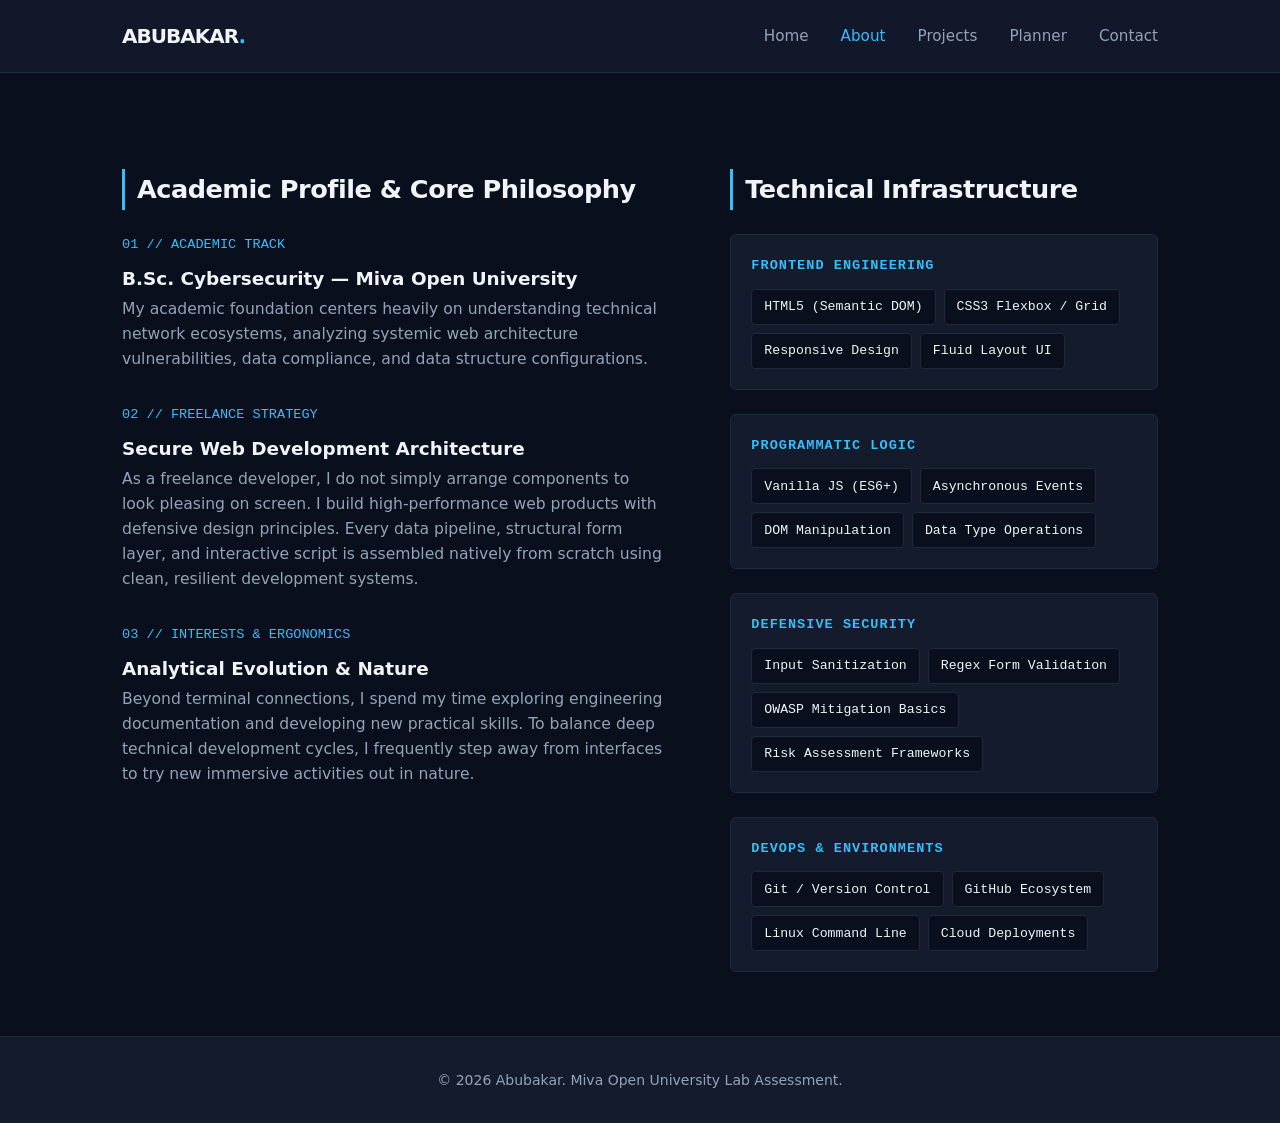
==== about.html @ 16ed8a23 "Deploy production security portfolio architecture" ====
<!DOCTYPE html>
<html lang="en">
<head>
    <meta charset="UTF-8">
    <meta name="viewport" content="width=device-width, initial-scale=1.0">
    <title>About | Technical Architecture & Profile</title>
    <link rel="stylesheet" href="style.css">
    <style>
        .about-grid {
            display: grid;
            grid-template-columns: 1.4fr 1.1fr;
            gap: 4rem;
            margin-top: 2rem;
        }
        .profile-section h2, .skills-section h2 {
            font-size: 1.6rem;
            margin-bottom: 1.5rem;
            letter-spacing: -0.02em;
            border-left: 3px solid var(--accent);
            padding-left: 0.75rem;
        }
        .timeline-item {
            margin-bottom: 2rem;
        }
        .timeline-item h3 {
            font-size: 1.15rem;
            color: var(--text-main);
            margin-bottom: 0.25rem;
        }
        .timeline-meta {
            font-size: 0.85rem;
            color: var(--accent);
            margin-bottom: 0.5rem;
            font-family: monospace;
            text-transform: uppercase;
        }
        .timeline-item p {
            color: var(--text-muted);
            font-size: 0.975rem;
            line-height: 1.6;
        }
        .skills-container {
            display: flex;
            flex-direction: column;
            gap: 1.5rem;
        }
        .skills-category-box {
            background-color: var(--bg-secondary);
            border: 1px solid var(--border);
            border-radius: 6px;
            padding: 1.25rem;
        }
        .skills-category-title {
            font-size: 0.85rem;
            color: var(--accent);
            text-transform: uppercase;
            font-family: monospace;
            margin-bottom: 0.75rem;
            font-weight: 600;
            letter-spacing: 1px;
        }
        .skills-grid {
            display: flex;
            flex-wrap: wrap;
            gap: 0.5rem;
        }
        .skill-tag {
            background-color: var(--bg-primary);
            border: 1px solid var(--border);
            color: var(--text-main);
            padding: 0.4rem 0.75rem;
            border-radius: 4px;
            font-size: 0.825rem;
            font-family: monospace;
            transition: var(--transition);
        }
        .skill-tag:hover {
            border-color: var(--accent);
            transform: translateY(-1px);
        }
        @media (max-width: 768px) {
            .about-grid {
                grid-template-columns: 1fr;
                gap: 2.5rem;
            }
        }
    </style>
</head>
<body>

    <header>
        <nav>
            <a href="index.html" class="logo">ABUBAKAR<span>.</span></a>
            <ul>
                <li><a href="index.html">Home</a></li>
                <li><a href="about.html" class="active">About</a></li>
                <li><a href="projects.html">Projects</a></li>
                <li><a href="planner.html">Planner</a></li>
                <li><a href="contact.html">Contact</a></li>
            </ul>
        </nav>
    </header>

    <main>
        <div class="about-grid">
            
            <section class="profile-section">
                <h2>Academic Profile & Core Philosophy</h2>
                
                <div class="timeline-item">
                    <div class="timeline-meta">01 // Academic Track</div>
                    <h3>B.Sc. Cybersecurity — Miva Open University</h3>
                    <p>My academic foundation centers heavily on understanding technical network ecosystems, analyzing systemic web architecture vulnerabilities, data compliance, and data structure configurations.</p>
                </div>

                <div class="timeline-item">
                    <div class="timeline-meta">02 // Freelance Strategy</div>
                    <h3>Secure Web Development Architecture</h3>
                    <p>As a freelance developer, I do not simply arrange components to look pleasing on screen. I build high-performance web products with defensive design principles. Every data pipeline, structural form layer, and interactive script is assembled natively from scratch using clean, resilient development systems.</p>
                </div>

                <div class="timeline-item">
                    <div class="timeline-meta">03 // Interests & Ergonomics</div>
                    <h3>Analytical Evolution & Nature</h3>
                    <p>Beyond terminal connections, I spend my time exploring engineering documentation and developing new practical skills. To balance deep technical development cycles, I frequently step away from interfaces to try new immersive activities out in nature.</p>
                </div>
            </section>

            <section class="skills-section">
                <h2>Technical Infrastructure</h2>
                <div class="skills-container">
                    
                    <div class="skills-category-box">
                        <div class="skills-category-title">Frontend Engineering</div>
                        <div class="skills-grid">
                            <div class="skill-tag">HTML5 (Semantic DOM)</div>
                            <div class="skill-tag">CSS3 Flexbox / Grid</div>
                            <div class="skill-tag">Responsive Design</div>
                            <div class="skill-tag">Fluid Layout UI</div>
                        </div>
                    </div>

                    <div class="skills-category-box">
                        <div class="skills-category-title">Programmatic Logic</div>
                        <div class="skills-grid">
                            <div class="skill-tag">Vanilla JS (ES6+)</div>
                            <div class="skill-tag">Asynchronous Events</div>
                            <div class="skill-tag">DOM Manipulation</div>
                            <div class="skill-tag">Data Type Operations</div>
                        </div>
                    </div>

                    <div class="skills-category-box">
                        <div class="skills-category-title">Defensive Security</div>
                        <div class="skills-grid">
                            <div class="skill-tag">Input Sanitization</div>
                            <div class="skill-tag">Regex Form Validation</div>
                            <div class="skill-tag">OWASP Mitigation Basics</div>
                            <div class="skill-tag">Risk Assessment Frameworks</div>
                        </div>
                    </div>

                    <div class="skills-category-box">
                        <div class="skills-category-title">DevOps & Environments</div>
                        <div class="skills-grid">
                            <div class="skill-tag">Git / Version Control</div>
                            <div class="skill-tag">GitHub Ecosystem</div>
                            <div class="skill-tag">Linux Command Line</div>
                            <div class="skill-tag">Cloud Deployments</div>
                        </div>
                    </div>

                </div>
            </section>

        </div>
    </main>

    <footer>
        <p>&copy; 2026 Abubakar. Miva Open University Lab Assessment.</p>
    </footer>

</body>
</html>
---- style.css ----
/* Modern Reset & Design System */
:root {
    --bg-primary: #0a0f1d;
    --bg-secondary: #141b2d;
    --accent: #38bdf8;
    --text-main: #f1f5f9;
    --text-muted: #94a3b8;
    --border: #1e293b;
    --font-sans: 'Inter', system-ui, -apple-system, sans-serif;
    --transition: all 0.25s cubic-bezier(0.4, 0, 0.2, 1);
}

* {
    box-sizing: border-box;
    margin: 0;
    padding: 0;
}

body {
    background-color: var(--bg-primary);
    color: var(--text-main);
    font-family: var(--font-sans);
    line-height: 1.6;
    overflow-x: hidden;
}

/* Accessible Navigation */
header {
    background-color: rgba(20, 27, 45, 0.8);
    backdrop-filter: blur(12px);
    position: sticky;
    top: 0;
    z-index: 9999;
    border-bottom: 1px solid var(--border);
}

nav {
    max-width: 1100px;
    margin: 0 auto;
    display: flex;
    justify-content: space-between;
    align-items: center;
    padding: 1.25rem 2rem;
}

.logo {
    font-weight: 700;
    font-size: 1.25rem;
    letter-spacing: -0.05em;
    color: var(--text-main);
    text-decoration: none;
}

.logo span {
    color: var(--accent);
}

nav ul {
    display: flex;
    gap: 2rem;
    list-style: none;
}

nav a {
    color: var(--text-muted);
    text-decoration: none;
    font-size: 0.95rem;
    font-weight: 500;
    transition: var(--transition);
}

nav a:hover, nav a.active {
    color: var(--accent);
}

/* Global Layout Container */
main {
    max-width: 1100px;
    margin: 0 auto;
    padding: 4rem 2rem;
    min-height: calc(100vh - 160px);
}

/* Footer Section */
footer {
    text-align: center;
    padding: 2rem;
    border-top: 1px solid var(--border);
    background-color: var(--bg-secondary);
    color: var(--text-muted);
    font-size: 0.875rem;
}

/* Utility Buttons/Cards for subsequent sections */
.btn {
    display: inline-block;
    background-color: var(--accent);
    color: var(--bg-primary);
    padding: 0.75rem 1.5rem;
    border-radius: 6px;
    text-decoration: none;
    font-weight: 600;
    transition: var(--transition);
    border: none;
    cursor: pointer;
}

.btn:hover {
    opacity: 0.9;
    transform: translateY(-1px);
}
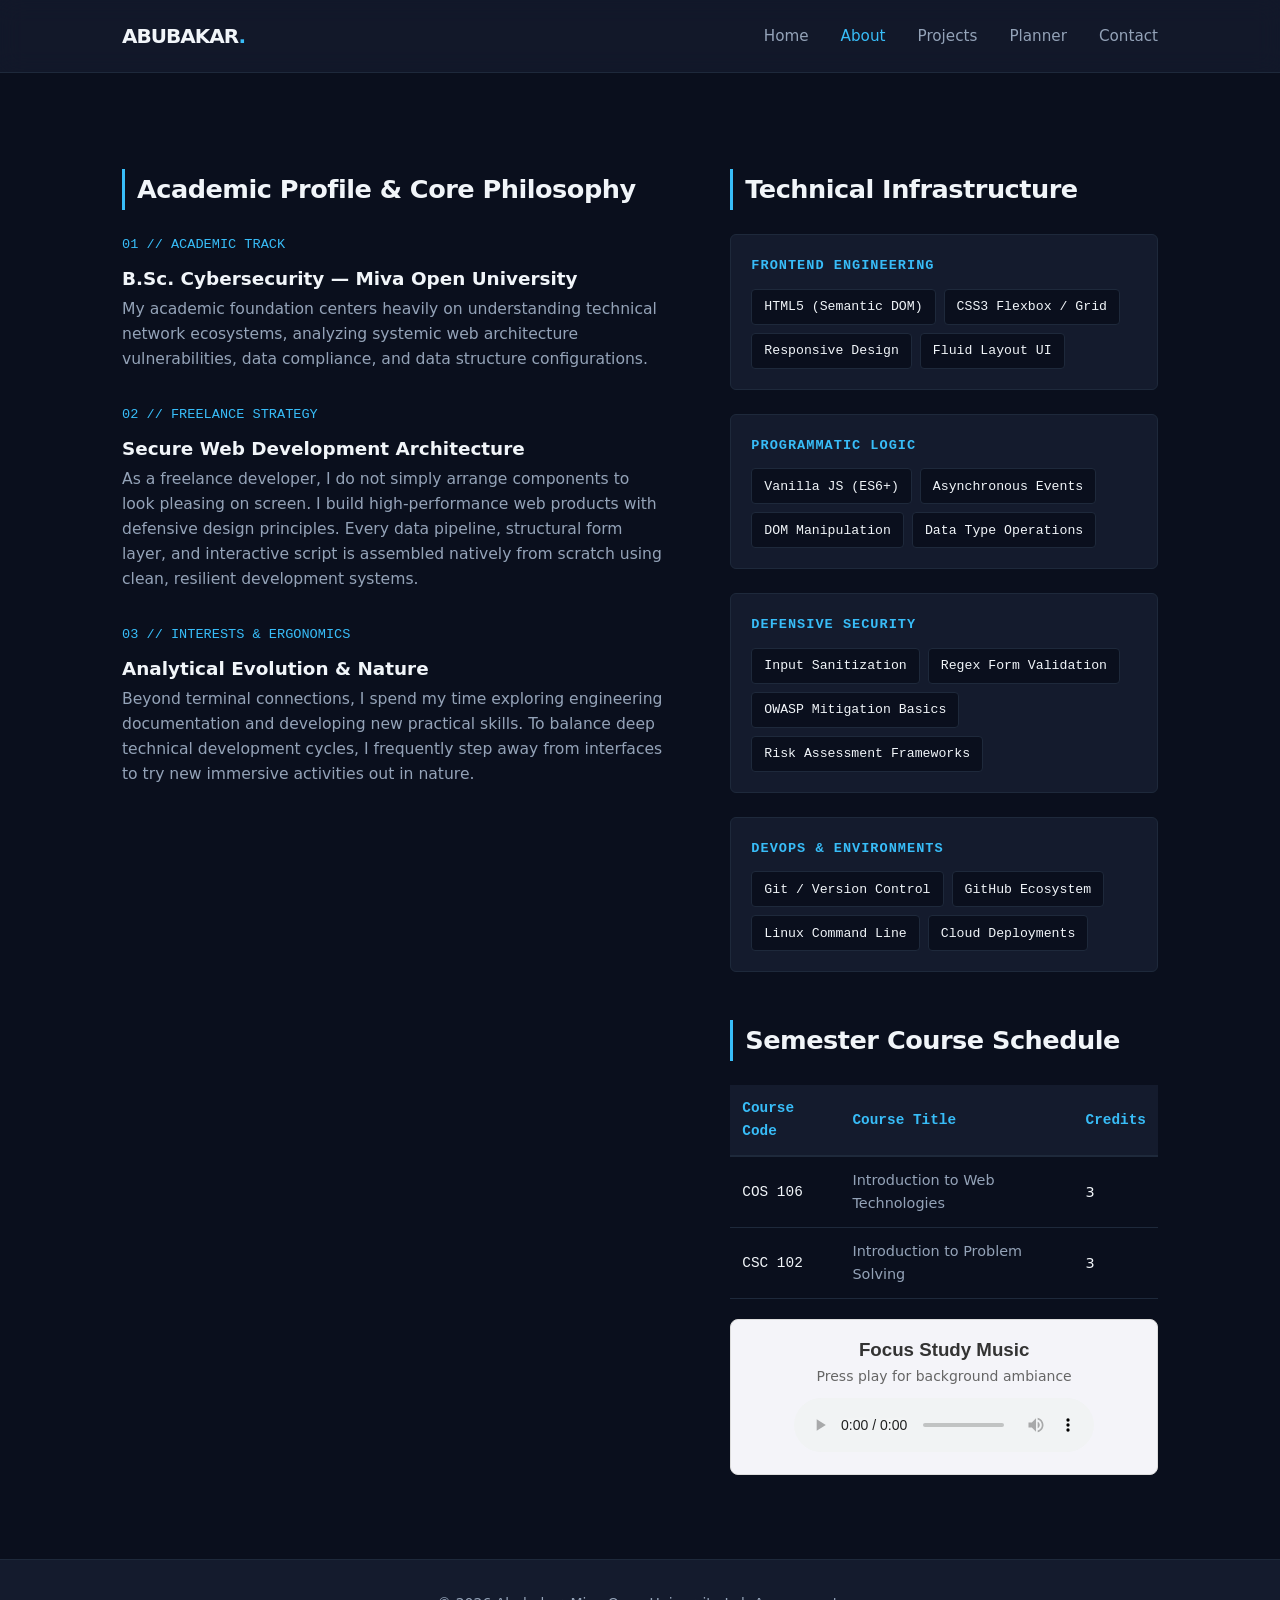
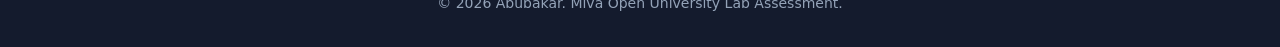
==== commit c29797ca: "Complete official HTML table and multimedia rubrics" ====
--- a/about.html
+++ b/about.html
@@ -171,6 +171,38 @@
                     </div>
 
                 </div>
+                <h2 style="margin-top: 3rem;">Semester Course Schedule</h2>
+<table style="width: 100%; border-collapse: collapse; margin-top: 1rem; font-size: 0.9rem;">
+    <thead>
+        <tr style="background-color: var(--bg-secondary); border-bottom: 2px solid var(--border); text-align: left;">
+            <th style="padding: 0.75rem; color: var(--accent); font-family: monospace;">Course Code</th>
+            <th style="padding: 0.75rem; color: var(--accent); font-family: monospace;">Course Title</th>
+            <th style="padding: 0.75rem; color: var(--accent); font-family: monospace;">Credits</th>
+        </tr>
+    </thead>
+    <tbody>
+        <tr style="border-bottom: 1px solid var(--border);">
+            <td style="padding: 0.75rem; font-family: monospace;">COS 106</td>
+            <td style="padding: 0.75rem; color: var(--text-muted);">Introduction to Web Technologies</td>
+            <td style="padding: 0.75rem;">3</td>
+        </tr>
+        <tr style="border-bottom: 1px solid var(--border);">
+            <td style="padding: 0.75rem; font-family: monospace;">CSC 102</td>
+            <td style="padding: 0.75rem; color: var(--text-muted);">Introduction to Problem Solving</td>
+            <td style="padding: 0.75rem;">3</td>
+        </tr>
+    </tbody>
+</table>
+<div class="audio-widget" style="margin: 20px 0; padding: 15px; background-color: #f4f4f9; border-radius: 8px; border: 1px solid #ddd; text-align: center;">
+    <h3 style="margin-top: 0; font-family: sans-serif; color: #333;">Focus Study Music</h3>
+    <p style="font-size: 14px; color: #666; margin-bottom: 10px;">Press play for background ambiance</p>
+    
+    <audio controls loop style="width: 100%; max-width: 300px;">
+        <source src="https://www.soundhelix.com/examples/mp3/SoundHelix-Song-1.mp3" type="audio/mpeg">
+        Your browser does not support the audio element.
+    </audio>
+</div>
+
             </section>
 
         </div>
